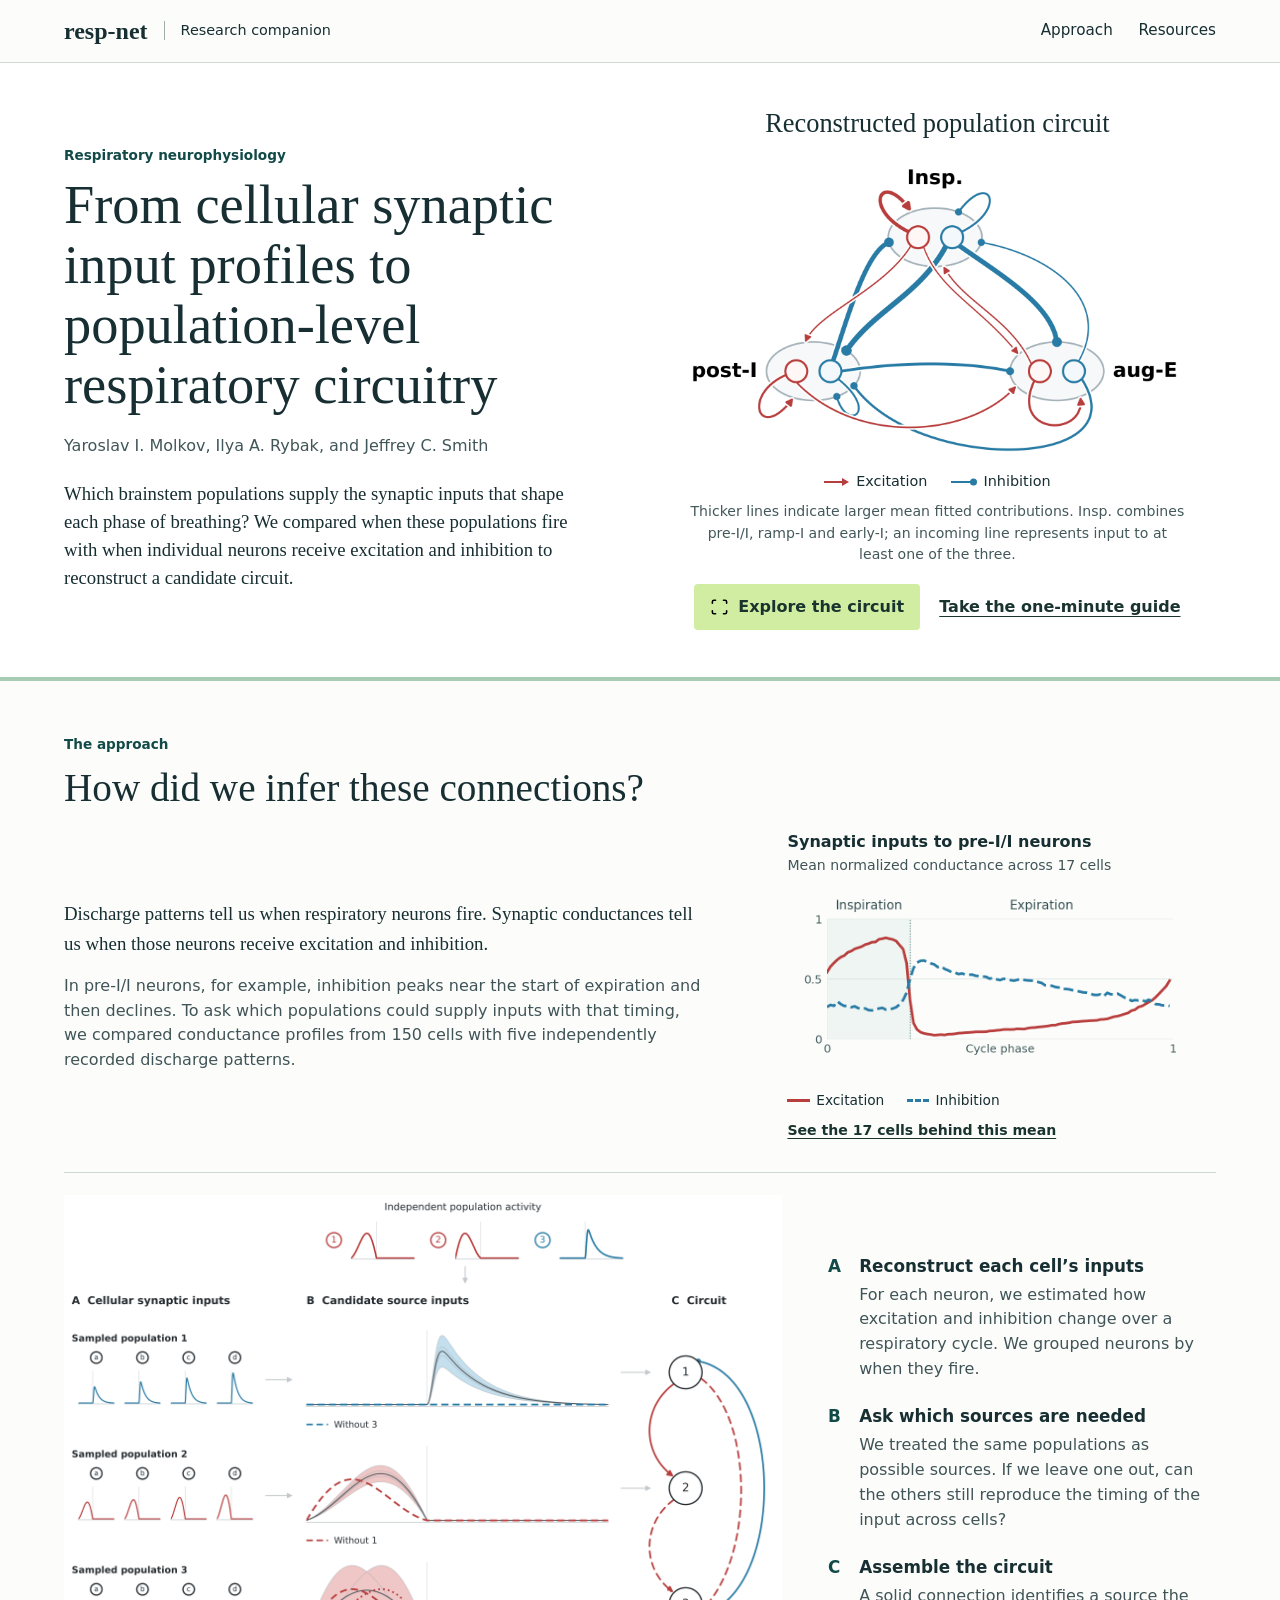
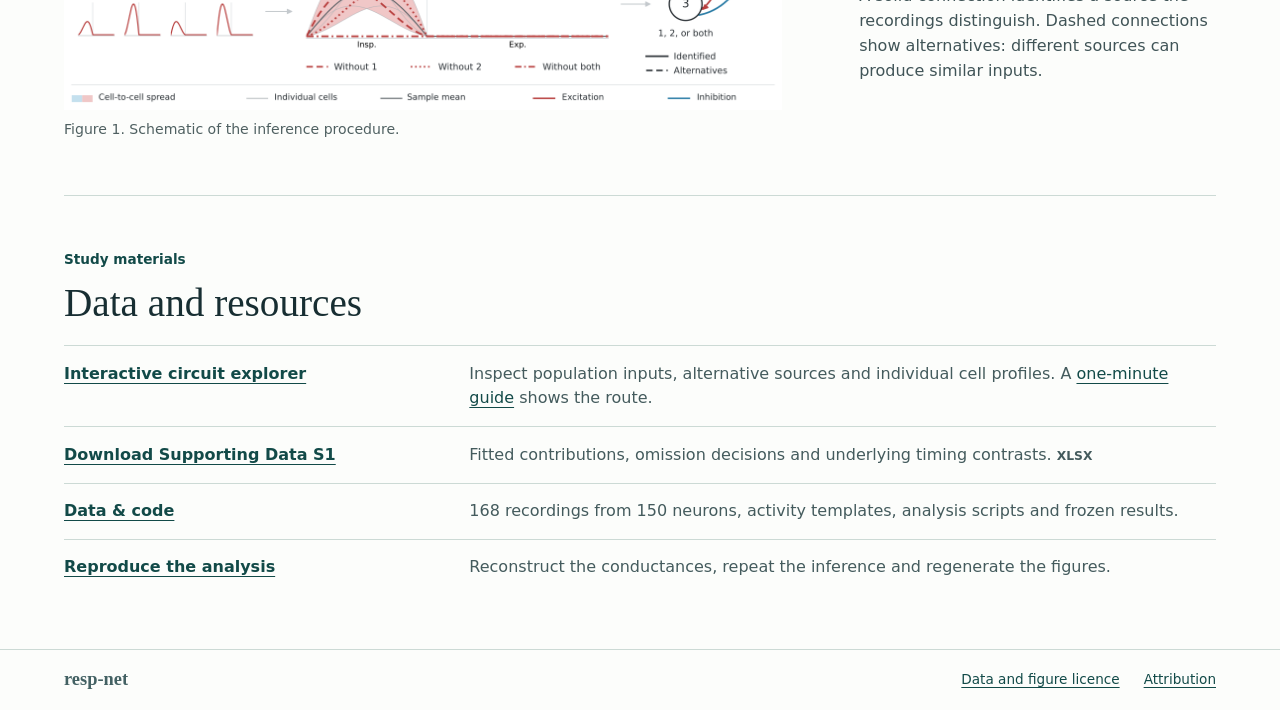
==== index.html @ e0a273e3 "Hold the study page and atlas as two self-contained files on main index.html is the study homepage w" ====
<!doctype html>
<html lang="en">
<head>
  <meta charset="utf-8">
  <meta name="viewport" content="width=device-width, initial-scale=1">
  <meta name="description" content="Explore the respiratory circuit reconstructed by Molkov, Rybak and Smith, from population connections to the synaptic inputs received by individual cells.">
  <title>Resp-net | From cellular synaptic input profiles to population-level respiratory circuitry</title>
  <style>
:root { color-scheme: light; --ink:#172e32; --green:#124a48; --hair:#ccdad5; --paper:#fcfdfb; }
* { box-sizing:border-box; }
body { margin:0; background:var(--paper); color:var(--ink); font:1rem/1.55 system-ui,-apple-system,sans-serif; }
.wrap { width:min(74rem, 90%); margin-inline:auto; }
h1,h2 { margin:0; font-family:Georgia,'Times New Roman',serif; font-weight:normal; text-wrap:balance; line-height:1.1; }
h1 { font-size:3.4rem; max-width:47rem; }
h2 { font-size:2.45rem; }
h3,figure,p,dl,dd { margin:0; }
a { color:var(--green); text-underline-offset:.24em; text-decoration-thickness:1px; }
a:hover { text-decoration-thickness:2px; }
a:focus-visible { outline:3px solid #b95617; outline-offset:4px; }
.skip { position:absolute; left:1rem; top:-6rem; background:white; padding:.6rem; z-index:1; }
.skip:focus { top:.3rem; }
.mast { border-bottom:1px solid var(--hair); }
.mast .wrap,.mast nav,.brand,footer .wrap,.actions,.key { display:flex; align-items:center; }
.mast .wrap { min-height:3.85rem; justify-content:space-between; }
.brand { color:var(--ink); text-decoration:none; font:bold 1.5rem/1 Georgia,serif; gap:1rem; white-space:nowrap; }
.brand span { border-left:1px solid #9faeab; padding-left:1rem; font: .9rem/1.3 system-ui,sans-serif; white-space:normal; }
.mast nav { gap:1.6rem; font-size:.95rem; }
.mast nav a { color:var(--ink); text-decoration:none; }
.mast nav a:hover { text-decoration:underline; }
.hero { background:white; border-bottom:.25rem solid #a6cdb3; }
.hero .wrap { display:grid; grid-template-columns:minmax(0,1fr) minmax(0,1.06fr); align-items:center; gap:1.3rem 6%; padding-block:2.75rem 2.9rem; }
.study-goal { margin-top:1.3rem; max-width:36rem; font:1.17rem/1.5 Georgia,serif; }
.read { display:inline-block; margin-top:1.15rem; font-weight:650; }
.circuit { text-align:center; }
.circuit figcaption { font:normal 1.65rem/1.25 Georgia,serif; }
.network { display:block; width:100%; max-width:33rem; height:auto; margin:.4rem auto; }
.signs,.signs span { display:flex; justify-content:center; align-items:center; gap:.55rem; }
.signs { gap:1.5rem; font-size:.9rem; }
.signs i { position:relative; width:1.45rem; height:2px; background:currentColor; color:#b83e3d; }
.signs .inh { color:#287ba5; }
.signs i::after { content:""; position:absolute; right:-2px; top:50%; transform:translateY(-50%); }
.exc::after { border-block:4px solid transparent; border-left:7px solid currentColor; }
.inh::after { background:currentColor; border-radius:100%; width:7px; height:7px; }
.group-note { max-width:31rem; margin:.5rem auto 0; font-size:.88rem; color:#43585a; }
.eyebrow { font-size:.85rem; font-weight:700; color:var(--green); margin-bottom:.65rem; }
.authors { color:#415659; margin-top:1.15rem; }
.actions { justify-content:center; flex-wrap:wrap; gap:.7rem 1.2rem; margin-top:1.1rem; }
.primary { display:inline-flex; align-items:center; gap:.6rem; padding:.68rem 1rem; background:#d1eda2; color:#19332f; text-decoration:none; font-weight:650; border-radius:4px; }
.primary:hover { background:#e1f6bf; }
.primary img { width:1.15rem; height:1.15rem; }
.secondary { color:#19332f; font-weight:600; }
.signal .more { margin:.55rem 0 0; }
.signal .more a { color:#19332f; font-weight:600; }
.observations { display:grid; grid-template-columns:minmax(0,1.5fr) minmax(0,1fr); align-items:center; gap:7%; margin-top:1.35rem; }
.observations .lead { margin:0 0 1rem; }
.observations p:not(.lead) { color:#405457; }
.signal { min-width:0; max-width:25rem; width:100%; }
.signal figcaption { font-weight:650; font-size:1rem; }
.signal p { font-size:.88rem; }
.plot { display:block; width:100%; height:auto; margin:.4rem 0; }
.key { gap:1.4rem; font-size:.86rem; }
.key span::before { content:''; display:inline-block; width:1.4rem; border-top:3px solid #b83e3d; vertical-align:middle; margin-right:.4rem; }
.key span+span::before { border-color:#287ba5; border-top-style:dashed; }
.approach,.resources { padding-block:3.35rem; }
.lead { max-width:57rem; margin-top:.9rem; font:1.18rem/1.55 Georgia,serif; }
.plate { margin-top:1.9rem; padding-top:1.35rem; border-top:1px solid var(--hair); display:grid; grid-template-columns:minmax(0,1.85fr) minmax(0,1fr); gap:4%; align-items:center; }
.schematic img { display:block; background:white; width:100%; height:auto; }
.schematic figcaption { margin-top:.6rem; color:#4f6061; font-size:.88rem; }
.guide { display:grid; gap:1.35rem; }
.guide>div { display:grid; grid-template-columns:1.5rem 1fr; gap:.25rem .45rem; }
.guide b { color:var(--green); font-size:1.05rem; }
h3 { font-size:1.05rem; line-height:1.55; }
.guide p { grid-column:2; color:#405457; }
.resources { border-top:1px solid var(--hair); }
.resources dl { margin:1.35rem 0 0; }
.resources dl>div { border-top:1px solid var(--hair); padding:.95rem 0; display:grid; grid-template-columns: minmax(13rem,1fr) 2fr; gap:2rem; }
dt a { font-weight:650; } dd { color:#445b5d; } small { font-size:.77rem; font-weight:650; }
footer { border-top:1px solid var(--hair); color:#436163; }
footer .wrap { padding-block:1rem; min-height:3.8rem; gap:.5rem 1.5rem; flex-wrap:wrap; font-size:.85rem; }
footer span { font:bold 1.15rem Georgia,serif; margin-right:auto; }
@media (max-width: 62rem) { h1 { font-size:2.7rem; } .hero .wrap { gap:3%; } .plate { grid-template-columns:minmax(0,1.55fr) minmax(0,1fr); } }
@media (max-width: 45rem) {
  .hero .wrap { grid-template-columns:1fr; gap:1.35rem; padding-block:1.4rem; }
  h1 { font-size:1.9rem; } h2 { font-size:1.85rem; } .circuit figcaption { font-size:1.35rem; }
  .observations { grid-template-columns:1fr; gap:1rem; } .signal { width:min(100%,21rem); }
  .authors { margin-top:.6rem; } .actions { margin-top:.7rem; } .study-goal { font-size:1.06rem; margin-top:.85rem; }
  .approach,.resources { padding-block:2rem; } .lead { font-size:1.08rem; } .plate { grid-template-columns:1fr; gap:1.3rem; margin-top:1.2rem; }
  .guide { gap:.9rem; } .resources dl>div { grid-template-columns:1fr; gap:.25rem; }
}
@media (max-width: 31rem) { .brand { font-size:1.23rem; gap:.6rem; } .brand span { font-size:.8rem; padding-left:.6rem; } .mast nav { gap:.75rem; font-size:.88rem; } }
@media (max-width: 22rem) { .brand span { display:none; } }
</style>
</head>
<body>
  <a class="skip" href="#study">Skip to study</a>
  <header class="mast"><div class="wrap">
    <a class="brand" href="#study">resp-net<span>Research companion</span></a>
    <nav aria-label="Page sections"><a href="#approach">Approach</a><a href="#resources">Resources</a></nav>
  </div></header>
  <main id="study">
    <section class="hero" aria-labelledby="title"><div class="wrap">
      <div class="paper">
        <p class="eyebrow">Respiratory neurophysiology</p>
        <h1 id="title">From cellular synaptic input profiles to population-level respiratory circuitry</h1>
        <p class="authors">Yaroslav I. Molkov, Ilya A. Rybak, and Jeffrey C. Smith</p>
        <p class="study-goal">Which brainstem populations supply the synaptic inputs that shape each phase of breathing? We compared when these populations fire with when individual neurons receive excitation and inhibition to reconstruct a candidate circuit.</p>
        
      </div>
      <figure class="circuit">
        <figcaption>Reconstructed population circuit</figcaption>
        <img class="network" src="[data-uri]" width="1494" height="900"
          alt="Figure 4A: an overview of inferred excitatory and inhibitory inputs among inspiratory, post-inspiratory and augmenting-expiratory populations.">
        <div class="signs"><span><i class="exc" aria-hidden="true"></i>Excitation</span><span><i class="inh" aria-hidden="true"></i>Inhibition</span></div>
        <p class="group-note">Thicker lines indicate larger mean fitted contributions. Insp. combines pre-I/I, ramp-I and early-I; an incoming line represents input to at least one of the three.</p>
        <div class="actions"><a class="primary" href="explorer/index.html"><img src="[data-uri]" alt="">Explore the circuit</a><a class="secondary" href="explorer/index.html#guide">Take the one-minute guide</a></div>
      </figure>
    </div></section>

    <section class="wrap approach" id="approach" aria-labelledby="approach-heading">
      <p class="eyebrow">The approach</p>
      <h2 id="approach-heading">How did we infer these connections?</h2>
      <div class="observations">
        <div><p class="lead">Discharge patterns tell us when respiratory neurons fire. Synaptic conductances tell us when those neurons receive excitation and inhibition.</p>
        <p>In pre-I/I neurons, for example, inhibition peaks near the start of expiration and then declines. To ask which populations could supply inputs with that timing, we compared conductance profiles from 150 cells with five independently recorded discharge patterns.</p></div>
        <figure class="signal">
          <figcaption>Synaptic inputs to pre-I/I neurons</figcaption>
          <p>Mean normalized conductance across 17 cells</p>
          <img class="plot" src="[data-uri]" width="880" height="440"
            alt="Excitation rises toward inspiration, whereas inhibition is greatest shortly after inspiration ends and then declines.">
          <div class="key"><span>Excitation</span><span>Inhibition</span></div>
          <p class="more"><a href="explorer/index.html#open=pre-I&amp;cells=pre-I">See the 17 cells behind this mean</a></p>
        </figure>
      </div>
      <div class="plate">
        <figure class="schematic"><img src="[data-uri]" width="1450" height="1040" alt="Schematic: cellular conductance profiles grouped by discharge pattern, fits with candidate sources omitted, and a circuit with distinguished and alternative connections.">
          <figcaption>Figure 1. Schematic of the inference procedure.</figcaption>
        </figure>
        <div class="guide" aria-label="Guide to Figure 1">
          <div><b>A</b><h3>Reconstruct each cell’s inputs</h3><p>For each neuron, we estimated how excitation and inhibition change over a respiratory cycle. We grouped neurons by when they fire.</p></div>
          <div><b>B</b><h3>Ask which sources are needed</h3><p>We treated the same populations as possible sources. If we leave one out, can the others still reproduce the timing of the input across cells?</p></div>
          <div><b>C</b><h3>Assemble the circuit</h3><p>A solid connection identifies a source the recordings distinguish. Dashed connections show alternatives: different sources can produce similar inputs.</p></div>
        </div>
      </div>
    </section>
    <section class="wrap resources" id="resources" aria-labelledby="resources-heading">
      <p class="eyebrow">Study materials</p><h2 id="resources-heading">Data and resources</h2>
      <dl>
        <div><dt><a href="explorer/index.html">Interactive circuit explorer</a></dt><dd>Inspect population inputs, alternative sources and individual cell profiles. A <a href="explorer/index.html#guide">one-minute guide</a> shows the route.</dd></div>
        <div><dt><a download href="paper/supporting/Supporting_Data_S1.xlsx">Download Supporting Data S1</a></dt><dd>Fitted contributions, omission decisions and underlying timing contrasts. <small>XLSX</small></dd></div>
        <div><dt><a href="https://github.com/ymolkov/resp-net-paper">Data &amp; code</a></dt><dd>168 recordings from 150 neurons, activity templates, analysis scripts and frozen results.</dd></div>
        <div><dt><a href="https://github.com/ymolkov/resp-net-paper/blob/main/docs/reproduction.md">Reproduce the analysis</a></dt><dd>Reconstruct the conductances, repeat the inference and regenerate the figures.</dd></div>
      </dl>
    </section>
  </main>
  <footer><div class="wrap"><span>resp-net</span><a href="LICENSE-DATA.md">Data and figure licence</a><a href="THIRD_PARTY_NOTICES.md">Attribution</a></div></footer>
</body>
</html>
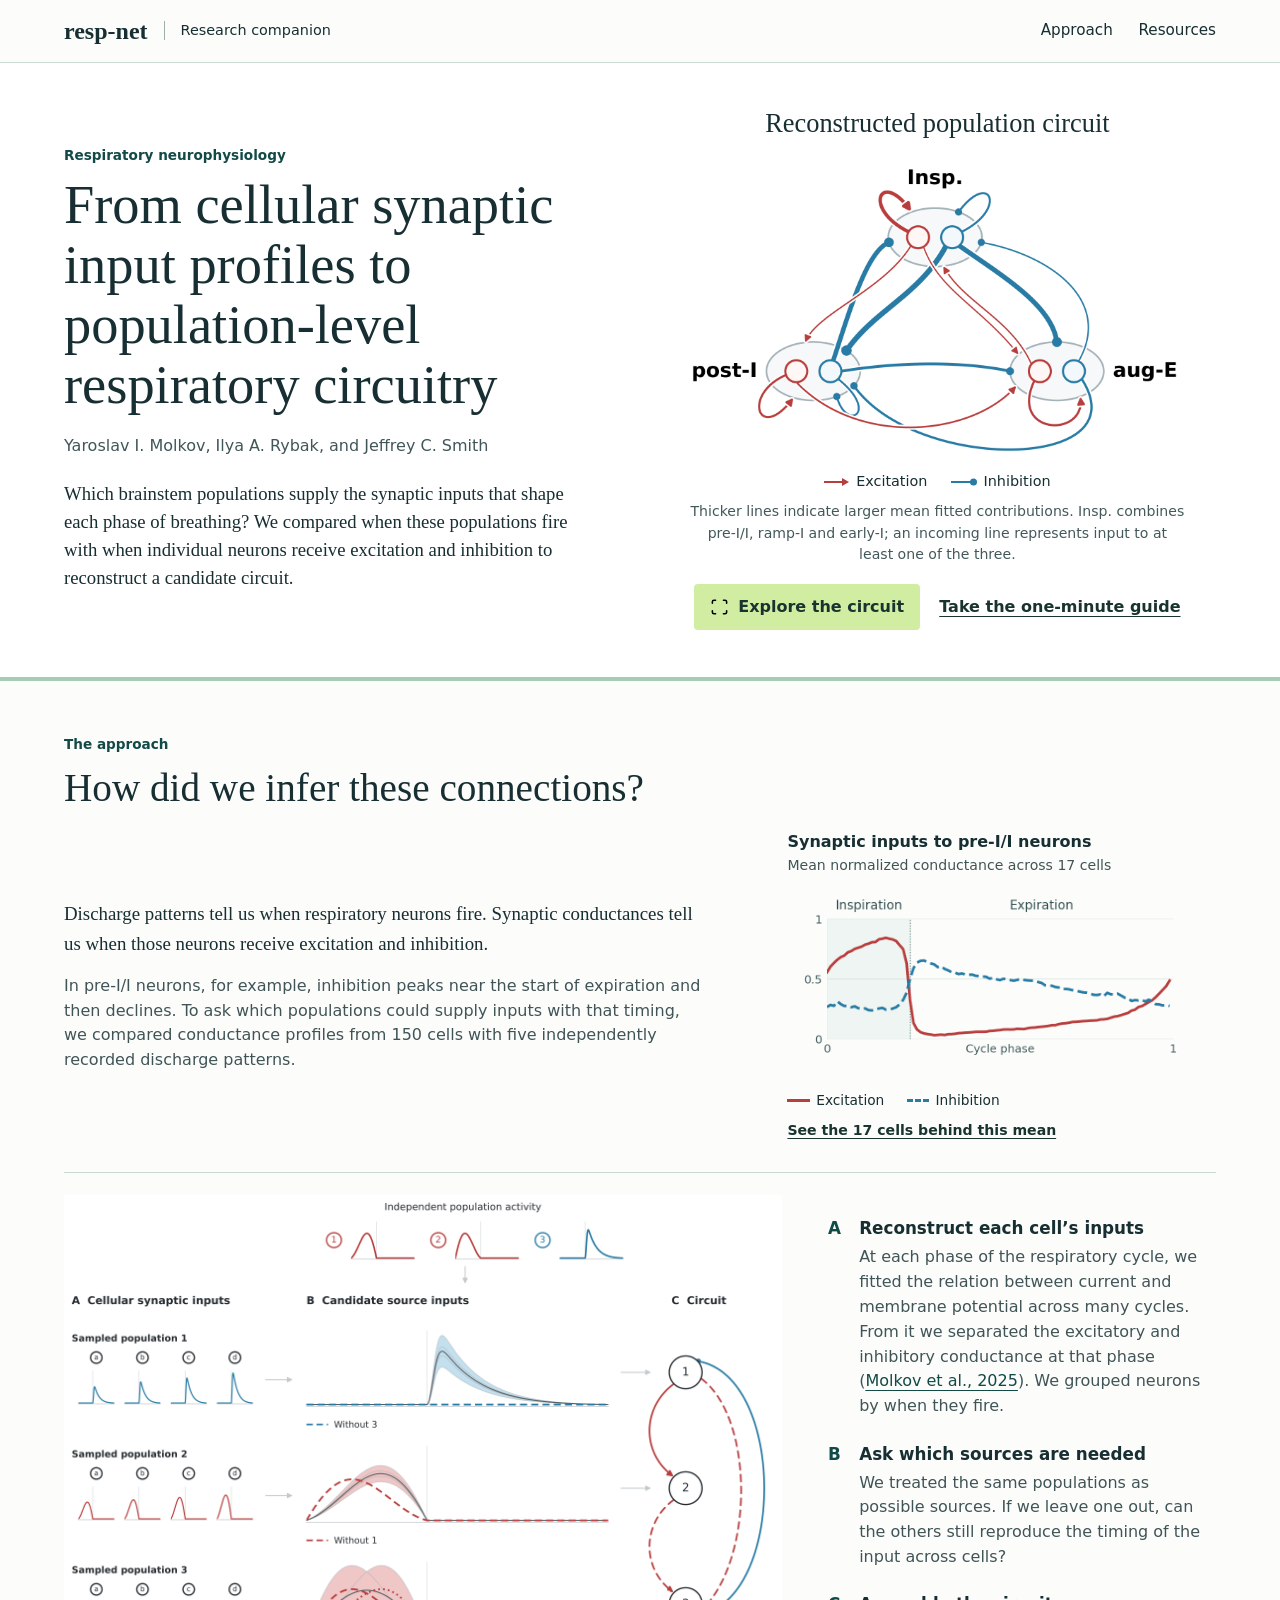
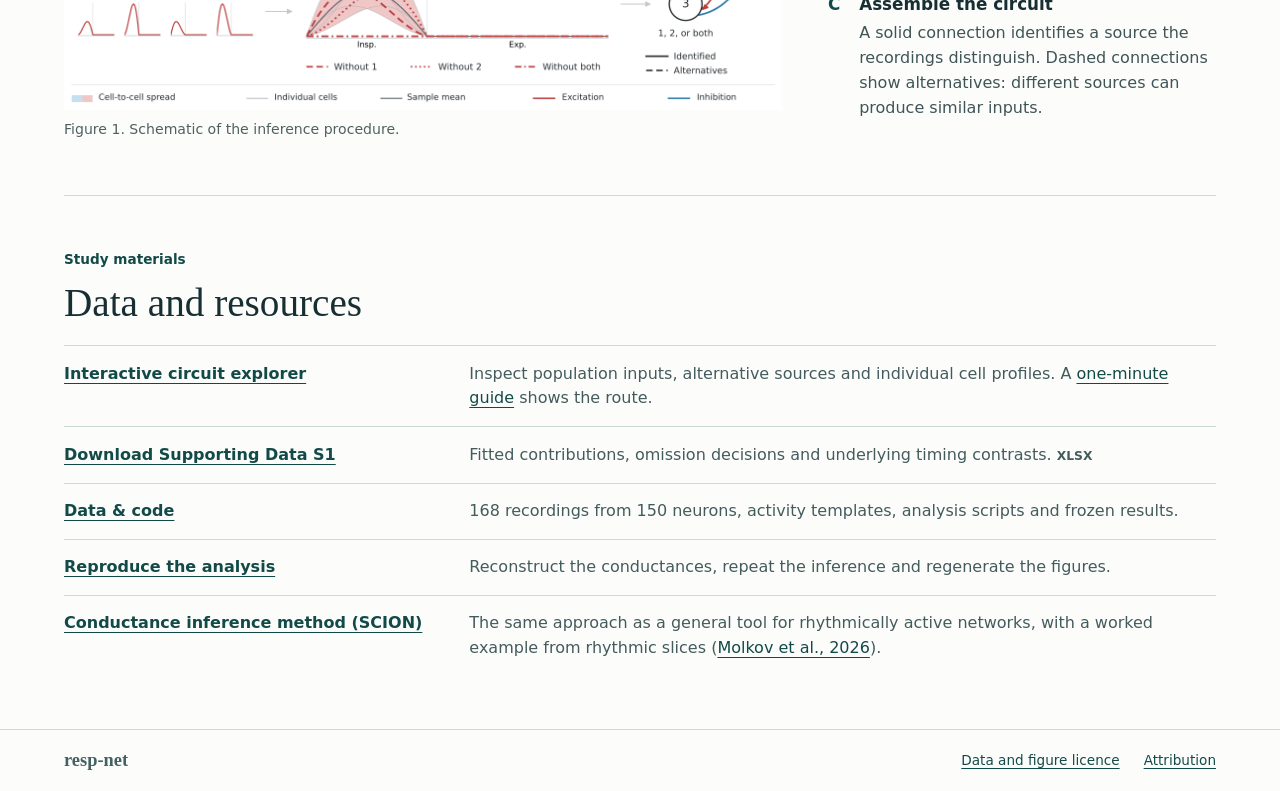
==== commit 9d3f56bd: "Say how inputs were reconstructed and link the SCION method The homepage's first step now describes " ====
--- a/index.html
+++ b/index.html
@@ -136,7 +136,7 @@
           <figcaption>Figure 1. Schematic of the inference procedure.</figcaption>
         </figure>
         <div class="guide" aria-label="Guide to Figure 1">
-          <div><b>A</b><h3>Reconstruct each cell’s inputs</h3><p>For each neuron, we estimated how excitation and inhibition change over a respiratory cycle. We grouped neurons by when they fire.</p></div>
+          <div><b>A</b><h3>Reconstruct each cell’s inputs</h3><p>At each phase of the respiratory cycle, we fitted the relation between current and membrane potential across many cycles. From it we separated the excitatory and inhibitory conductance at that phase (<a href="https://doi.org/10.7554/eLife.101959.4">Molkov et al., 2025</a>). We grouped neurons by when they fire.</p></div>
           <div><b>B</b><h3>Ask which sources are needed</h3><p>We treated the same populations as possible sources. If we leave one out, can the others still reproduce the timing of the input across cells?</p></div>
           <div><b>C</b><h3>Assemble the circuit</h3><p>A solid connection identifies a source the recordings distinguish. Dashed connections show alternatives: different sources can produce similar inputs.</p></div>
         </div>
@@ -149,6 +149,7 @@
         <div><dt><a download href="paper/supporting/Supporting_Data_S1.xlsx">Download Supporting Data S1</a></dt><dd>Fitted contributions, omission decisions and underlying timing contrasts. <small>XLSX</small></dd></div>
         <div><dt><a href="https://github.com/ymolkov/resp-net-paper">Data &amp; code</a></dt><dd>168 recordings from 150 neurons, activity templates, analysis scripts and frozen results.</dd></div>
         <div><dt><a href="https://github.com/ymolkov/resp-net-paper/blob/main/docs/reproduction.md">Reproduce the analysis</a></dt><dd>Reconstruct the conductances, repeat the inference and regenerate the figures.</dd></div>
+        <div><dt><a href="https://ymolkov.github.io/synaptic-inputs-slices/">Conductance inference method (SCION)</a></dt><dd>The same approach as a general tool for rhythmically active networks, with a worked example from rhythmic slices (<a href="https://doi.org/10.1152/jn.00235.2026">Molkov et al., 2026</a>).</dd></div>
       </dl>
     </section>
   </main>
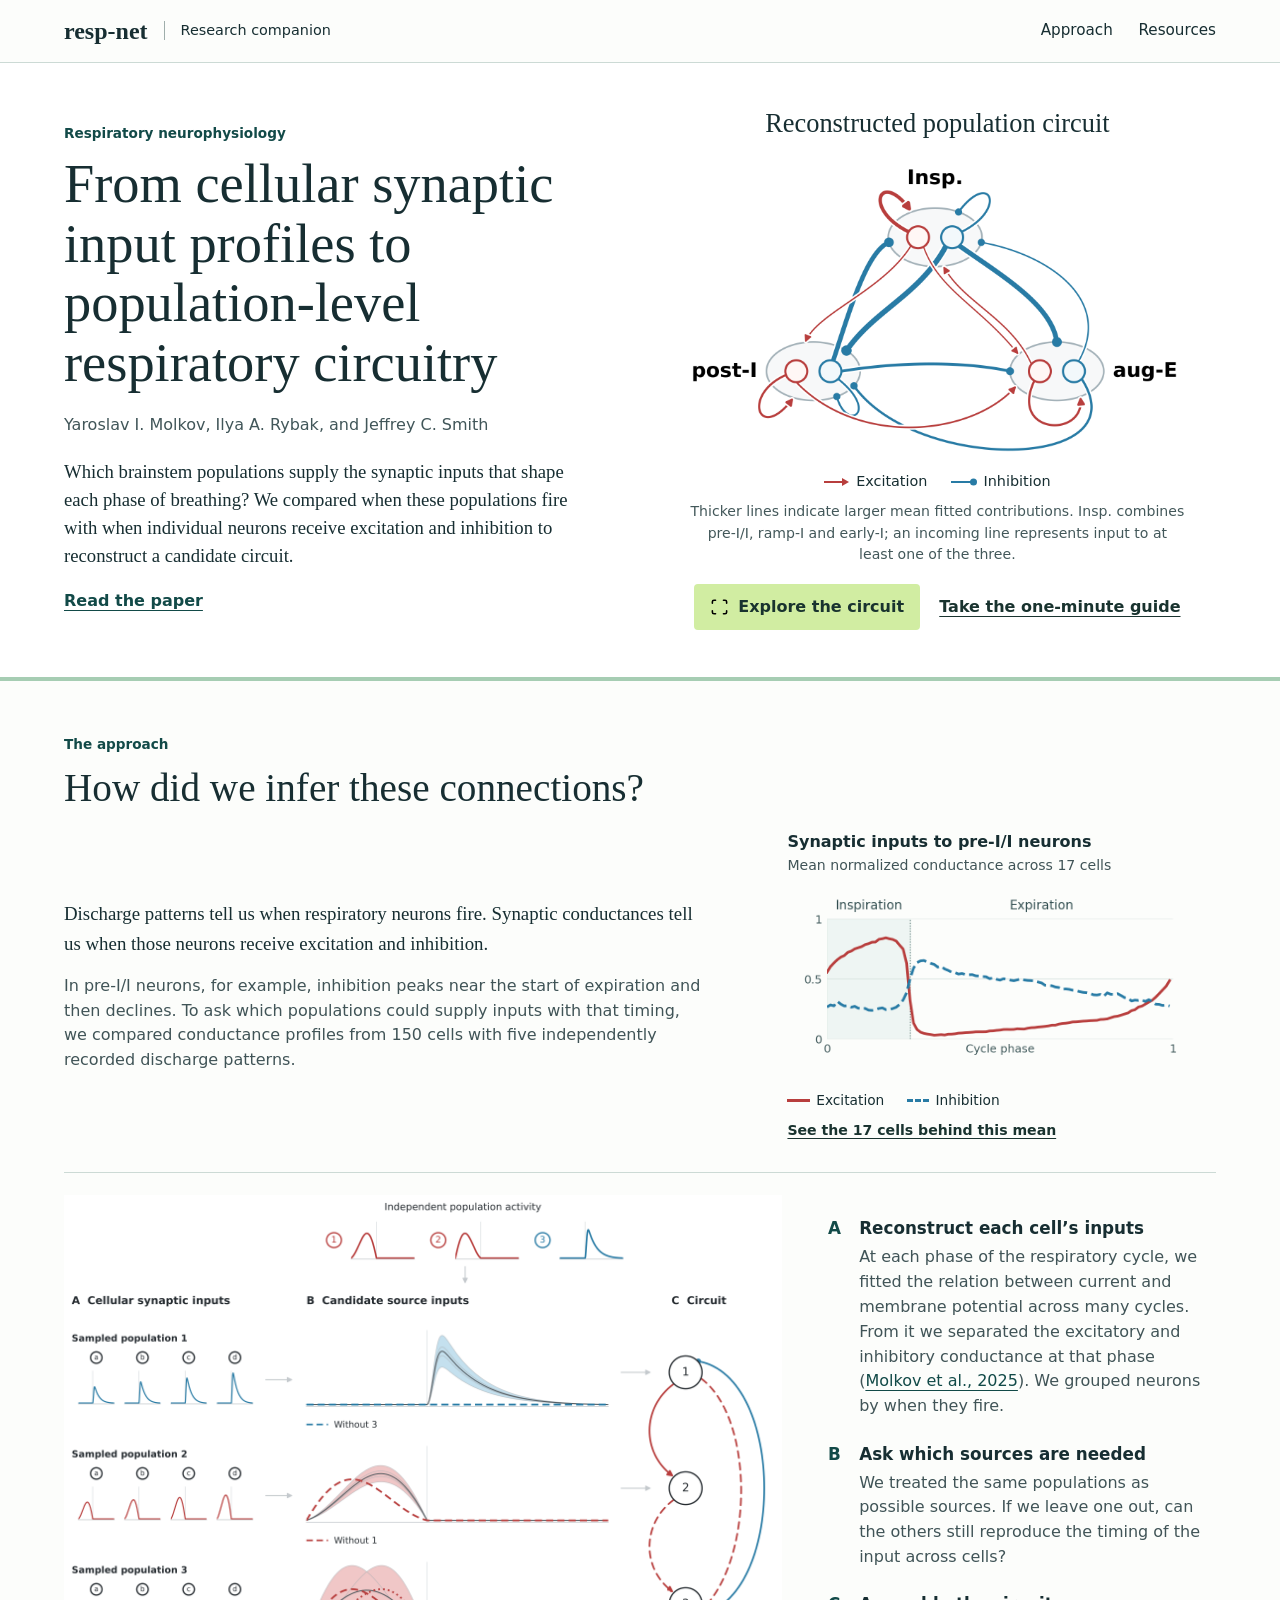
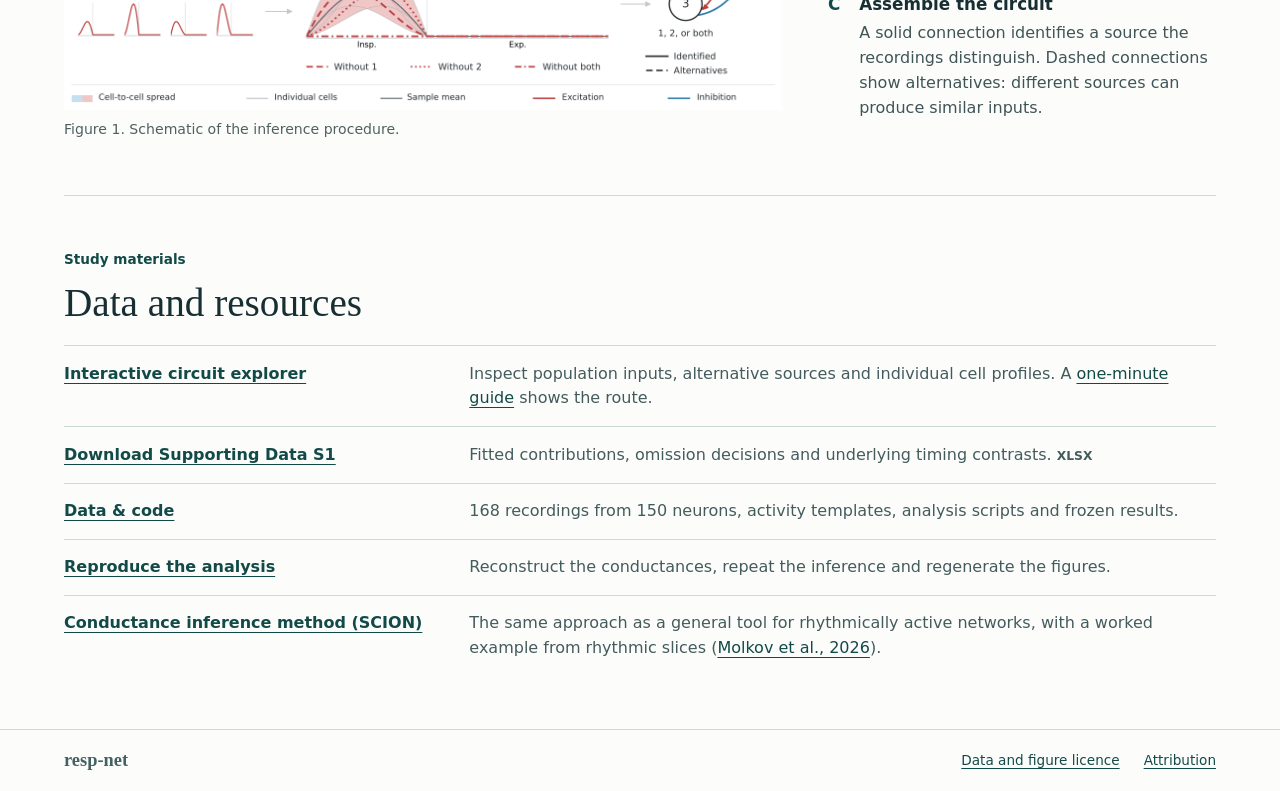
==== commit b47988c6: "Point the study homepage to the bioRxiv preprint" ====
--- a/index.html
+++ b/index.html
@@ -104,7 +104,7 @@
         <h1 id="title">From cellular synaptic input profiles to population-level respiratory circuitry</h1>
         <p class="authors">Yaroslav I. Molkov, Ilya A. Rybak, and Jeffrey C. Smith</p>
         <p class="study-goal">Which brainstem populations supply the synaptic inputs that shape each phase of breathing? We compared when these populations fire with when individual neurons receive excitation and inhibition to reconstruct a candidate circuit.</p>
-        
+        <a class="read" href="https://doi.org/10.64898/2026.11.23.768629">Read the paper</a>
       </div>
       <figure class="circuit">
         <figcaption>Reconstructed population circuit</figcaption>
